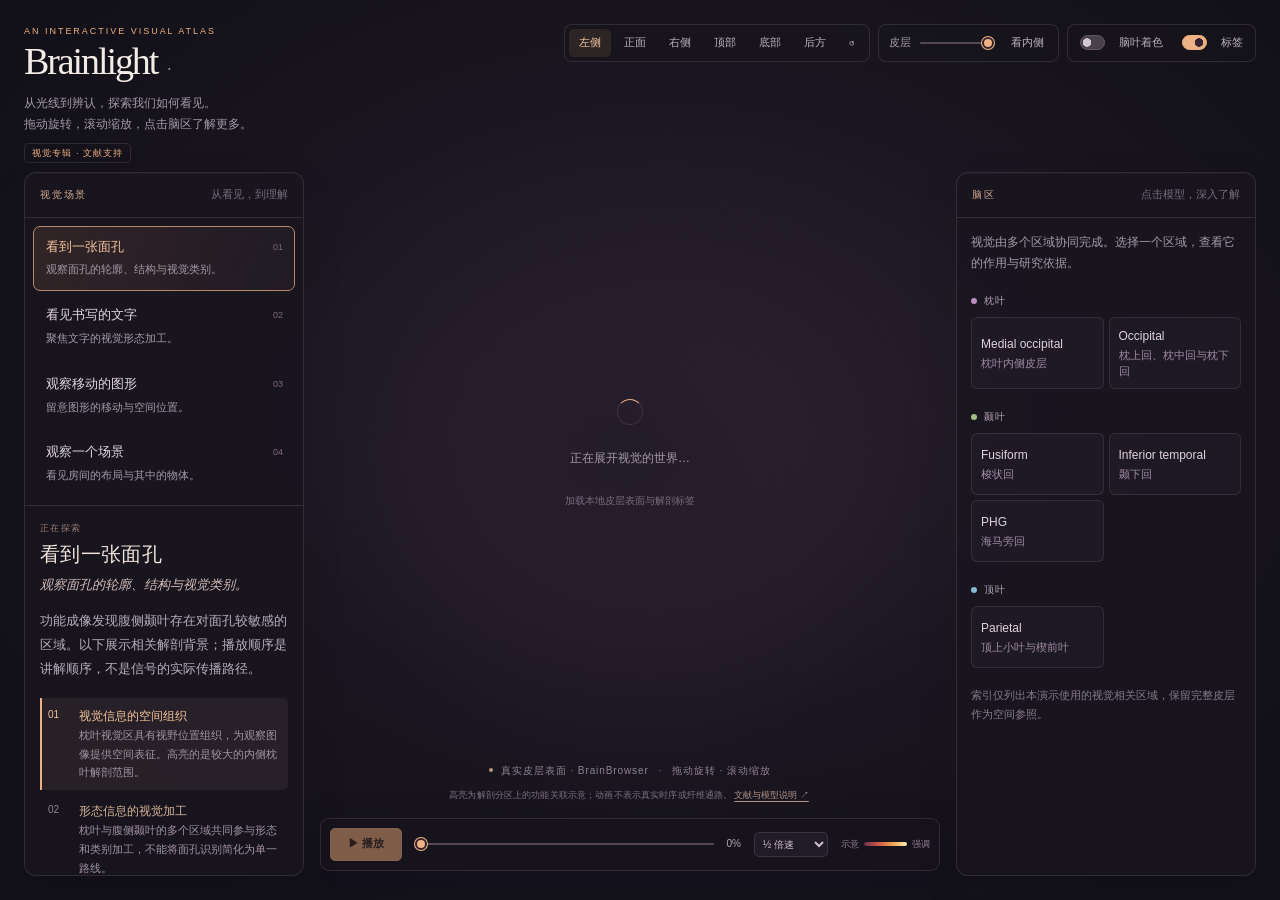
==== index.html @ c7e6297f "Publish visual-only Brainlight atlas with literature references" ====
<!DOCTYPE html>
<html lang="zh-CN">
<head>
  <meta charset="utf-8">
  <meta name="viewport" content="width=device-width, initial-scale=1">
  <meta name="theme-color" content="#17131c">
  <link rel="icon" href="data:,">
  <title>Brainlight · 视觉脑图谱</title>
  <link rel="stylesheet" href="css/brainlight.css">
</head>
<body class="brainlight-app">
  <main class="app-shell">
    <header class="brand">
      <p class="eyebrow">AN INTERACTIVE VISUAL ATLAS</p>
      <h1>Brainlight<span aria-hidden="true">.</span></h1>
      <p class="brand-description">从光线到辨认，探索我们如何看见。<br>拖动旋转，滚动缩放，点击脑区了解更多。</p>
      <span class="edition-badge">视觉专辑 · 文献支持</span>
    </header>

    <nav class="toolbar" aria-label="三维脑模型控制">
      <div class="view-controls tool-group" aria-label="标准视角">
        <button type="button" data-view="left" class="is-active" aria-pressed="true">左侧</button>
        <button type="button" data-view="front" aria-pressed="false">正面</button>
        <button type="button" data-view="right" aria-pressed="false">右侧</button>
        <button type="button" data-view="top" aria-pressed="false">顶部</button>
        <button type="button" data-view="bottom" aria-pressed="false">底部</button>
        <button type="button" data-view="back" aria-pressed="false">后方</button>
        <button type="button" id="reset-view" title="重置视角和缩放" aria-label="重置视角和缩放">↺</button>
      </div>
      <div class="tool-group cortex-control">
        <label for="cortex-opacity">皮层</label>
        <input id="cortex-opacity" type="range" min="15" max="100" value="100" aria-label="皮层不透明度">
        <button type="button" id="inside-toggle" aria-pressed="false">看内侧</button>
      </div>
      <div class="tool-group toggle-controls">
        <button type="button" id="lobe-toggle" role="switch" aria-checked="false"><span class="switch-track" aria-hidden="true"></span>脑叶着色</button>
        <button type="button" id="labels-toggle" role="switch" aria-checked="true"><span class="switch-track" aria-hidden="true"></span>标签</button>
      </div>
    </nav>

    <aside class="stimulus-panel panel" aria-label="视觉场景">
      <div class="panel-header"><h2>视觉场景</h2><span>从看见，到理解</span></div>
      <div id="scenario-list" aria-label="选择视觉场景"></div>
      <section class="scenario-detail" aria-labelledby="scenario-title">
        <div class="section-eyebrow">正在探索</div>
        <h2 id="scenario-title"></h2>
        <p id="scenario-subtitle" class="scenario-subtitle"></p>
        <p id="scenario-description" class="scenario-description"></p>
        <ol id="step-list" aria-label="功能关联演示步骤"></ol>
        <div id="scenario-evidence" class="evidence-block"></div>
      </section>
    </aside>

    <section class="viewport-wrap" aria-label="交互式三维皮层模型">
      <div class="lobe-legend" id="lobe-legend" aria-label="脑叶颜色图例" hidden></div>
      <div id="brain-viewport" tabindex="0" aria-label="脑模型；可用顶部按钮切换视角，或在右侧索引选择脑区"></div>
      <div id="brain-labels" aria-label="模型上的脑区标签"></div>
      <div id="brain-tooltip" role="tooltip" hidden><strong class="tooltip-title"></strong><span class="tooltip-meta"></span></div>
      <div id="loading-state" role="status"><span class="loading-spinner" aria-hidden="true"></span><p>正在展开视觉的世界…</p><small>加载本地皮层表面与解剖标签</small></div>
      <div id="viewport-error" role="alert" hidden><h2>三维模型暂未载入</h2><p></p><button type="button" id="retry-load">重新加载</button></div>
      <div class="viewport-caption"><span class="status-dot" aria-hidden="true"></span><span id="model-status">真实皮层表面 · BrainBrowser</span><span class="gesture-hint">拖动旋转 · 滚动缩放</span></div>
      <p class="method-note">高亮为解剖分区上的功能关联示意；动画不表示真实时序或纤维通路。<button type="button" id="sources-open">文献与模型说明 ↗</button></p>
    </section>

    <aside class="region-panel panel" aria-label="脑区索引与详情">
      <div class="panel-header"><h2>脑区</h2><span id="region-panel-hint">点击模型，深入了解</span></div>
      <div id="region-index"><p class="index-intro">视觉由多个区域协同完成。选择一个区域，查看它的作用与研究依据。</p><div id="region-groups"></div><p class="index-footnote">索引仅列出本演示使用的视觉相关区域，保留完整皮层作为空间参照。</p></div>
      <section id="region-detail" hidden aria-labelledby="region-name">
        <button type="button" id="back-to-index">← 全部脑区</button>
        <p class="region-kicker" id="region-kicker"></p>
        <h2 id="region-name"></h2>
        <p id="region-english" class="region-english"></p>
        <div class="detail-actions"><button type="button" id="fly-to-region">定位此区 ↗</button><button type="button" id="switch-hemisphere">查看右侧</button></div>
        <p id="region-summary"></p>
        <div class="detail-section"><h3>相关视觉研究</h3><ul id="region-functions"></ul></div>
        <div class="detail-note"><h3>如何理解这个位置</h3><p id="region-note"></p></div>
        <div id="region-evidence" class="evidence-block"></div>
        <div class="detail-section"><h3>在场景中探索</h3><div id="related-scenarios" class="related-scenarios"></div></div>
      </section>
    </aside>

    <footer class="playback-bar" aria-label="演示播放控制">
      <button type="button" id="play-toggle" disabled><span aria-hidden="true">▶</span> 播放</button>
      <label class="sr-only" for="progress">演示进度</label><input id="progress" type="range" min="0" max="1000" step="1" value="0" disabled>
      <output id="progress-readout" for="progress">0%</output>
      <label class="sr-only" for="speed-select">播放速度</label><select id="speed-select"><option value="0.5" selected>½ 倍速</option><option value="1">1 倍速</option><option value="2">2 倍速</option></select>
      <div class="activity-key"><span>示意</span><i aria-hidden="true"></i><span>强调</span></div>
    </footer>
  </main>

  <dialog id="sources-dialog" aria-labelledby="sources-title">
    <div class="sources-content">
      <button type="button" class="dialog-close" id="sources-close" aria-label="关闭文献与模型说明">×</button>
      <p class="eyebrow">EVIDENCE &amp; INTERPRETATION</p><h2 id="sources-title">文献与模型说明</h2>
      <p>本演示只讨论视觉。下列论文支持对应区域与视觉任务的功能关联；场景步骤是阅读顺序，不是由论文测得的神经信号传播顺序。</p>
      <div class="detail-note"><h3>模型能表达什么</h3><p>皮层表面和解剖标签来自 BrainBrowser 仓库自带数据。解剖分区不能精确界定 FFA、VWFA、hMT+ 或 PPA 等功能区域；高亮仅提供空间参照，不能用于个体定位。该模型不包含视网膜、丘脑、小脑或其他深部结构。</p></div>
      <div id="sources-list"></div>
    </div>
  </dialog>

  <script src="js/pako.js"></script>
  <script src="js/brainbrowser/brainbrowser.js"></script>
  <script src="js/brainbrowser/core/tree-store.js"></script>
  <script src="js/brainbrowser/lib/config.js"></script>
  <script src="js/brainbrowser/lib/utils.js"></script>
  <script src="js/brainbrowser/lib/events.js"></script>
  <script src="js/brainbrowser/lib/loader.js"></script>
  <script src="js/brainbrowser/lib/color-map.js"></script>
  <script src="js/brainbrowser/surface-viewer.js"></script>
  <script src="js/brainbrowser/surface-viewer/lib/three.js"></script>
  <script src="js/brainbrowser/surface-viewer/lib/parse-intensity-data.js"></script>
  <script src="js/brainbrowser/surface-viewer/modules/annotations.js"></script>
  <script src="js/brainbrowser/surface-viewer/modules/color.js"></script>
  <script src="js/brainbrowser/surface-viewer/modules/loading.js"></script>
  <script src="js/brainbrowser/surface-viewer/modules/rendering.js"></script>
  <script src="js/brainbrowser/surface-viewer/modules/views.js"></script>
  <script src="js/brainlight-data.js"></script>
  <script src="js/brainlight-renderer.js"></script>
  <script src="js/brainlight.js"></script>
</body>
</html>
---- css/brainlight.css ----
/* Brainlight: a quiet, immersive atlas, with no externally hosted fonts. */
:root {
  color-scheme: dark;
  --ink: #f3ebe5;
  --muted: #a49aa9;
  --faint: #776c7e;
  --accent: #edb183;
  --accent-bright: #f4c59d;
  --accent-wash: rgba(237, 177, 131, .10);
  --line: rgba(223, 199, 224, .13);
  --line-bright: rgba(237, 177, 131, .38);
  --panel: rgba(26, 22, 32, .80);
  --radius: 12px;
  --serif: Georgia, "Noto Serif CJK SC", "Songti SC", SimSun, serif;
  --sans: -apple-system, BlinkMacSystemFont, "Segoe UI", "Noto Sans CJK SC", "Microsoft YaHei", sans-serif;
}

* { box-sizing: border-box; }
[hidden] { display: none !important; }
html { min-width: 320px; background: #121018; }
body.brainlight-app {
  margin: 0;
  color: var(--ink);
  background: radial-gradient(ellipse at 52% 46%, #302332 0%, #1b1722 44%, #121018 85%);
  font-family: var(--sans);
  font-size: 13px;
  line-height: 1.6;
  -webkit-font-smoothing: antialiased;
}

:where(.brainlight-app) button,
:where(.brainlight-app) input,
:where(.brainlight-app) select { font: inherit; }
.brainlight-app button,
.brainlight-app select { color: inherit; }
.brainlight-app button {
  cursor: pointer;
  touch-action: manipulation;
  -webkit-tap-highlight-color: transparent;
}
.brainlight-app button:disabled { cursor: wait; opacity: .5; }
.brainlight-app a { color: var(--accent-bright); text-underline-offset: 3px; }
.brainlight-app a:hover { color: #ffe1c4; }
.brainlight-app :focus-visible { outline: 2px solid var(--accent); outline-offset: 4px; }
.brainlight-app ::selection { background: #8c5f54; color: #fff6eb; }
.brainlight-app * { scrollbar-width: thin; scrollbar-color: #50414f transparent; }
.brainlight-app ::-webkit-scrollbar { width: 5px; height: 5px; }
.brainlight-app ::-webkit-scrollbar-thumb { border-radius: 9px; background: #50414f; }
.brainlight-app ::-webkit-scrollbar-track { background: transparent; }

.app-shell {
  position: relative;
  isolation: isolate;
  display: grid;
  grid-template-columns: 280px minmax(0, 1fr) 300px;
  grid-template-rows: 132px minmax(0, 1fr) 64px;
  grid-template-areas: "brand toolbar toolbar" "stimulus viewport regions" "stimulus playback regions";
  gap: 16px;
  width: 100%;
  height: 100vh;
  height: 100dvh;
  min-height: 700px;
  max-width: 2200px;
  margin: 0 auto;
  padding: 24px;
}

.brand { grid-area: brand; align-self: start; position: relative; z-index: 5; }
.brand .eyebrow { margin: 0 0 2px; font-size: 9px; letter-spacing: .22em; text-transform: uppercase; color: var(--accent); }
.brand h1 { margin: 0; font: 400 38px/1.15 var(--serif); letter-spacing: -.055em; }
.brand h1 span { font-size: .43em; letter-spacing: .12em; color: var(--muted); margin-left: 10px; vertical-align: middle; }
.brand-description { margin: 9px 0 0; max-width: 280px; font-size: 12px; line-height: 1.75; color: var(--muted); }
.edition-badge {
  display: inline-block;
  margin-top: 8px;
  padding: 2px 7px;
  border: 1px solid var(--line);
  border-radius: 4px;
  color: var(--accent);
  font-size: 9px;
  letter-spacing: .12em;
}

.toolbar {
  grid-area: toolbar;
  align-self: start;
  justify-self: end;
  display: flex;
  align-items: center;
  flex-wrap: wrap;
  justify-content: flex-end;
  gap: 8px;
  min-width: 0;
  position: relative;
  z-index: 10;
}
.view-controls,
.tool-group {
  display: flex;
  align-items: center;
  gap: 3px;
  min-height: 36px;
  padding: 4px;
  border: 1px solid var(--line);
  border-radius: 8px;
  background: rgba(23, 20, 28, .7);
}
.toolbar button {
  min-height: 26px;
  padding: 4px 9px;
  border: 1px solid transparent;
  border-radius: 5px;
  background: transparent;
  color: #bcb1bf;
  white-space: nowrap;
  font-size: 11px;
  transition: color .18s, background .18s, border-color .18s;
}
.toolbar button:hover { color: var(--ink); background: rgba(244, 219, 228, .07); }
.view-controls button.is-active,
.view-controls button[aria-pressed="true"] { color: var(--accent-bright); background: var(--accent-wash); }
.tool-group > label,
.tool-group > span { margin: 0 6px; color: var(--muted); white-space: nowrap; font-size: 11px; }
.toolbar #inside-toggle { margin-left: 4px; }
.toolbar #inside-toggle.is-active,
.toolbar #inside-toggle[aria-pressed="true"] { background: rgba(237, 177, 131, .11); color: var(--accent-bright); }
.toolbar button[role="switch"] { display: inline-flex; align-items: center; gap: 7px; padding-inline: 7px; }
.toolbar button[role="switch"]::before {
  content: "";
  width: 23px;
  height: 13px;
  flex: 0 0 23px;
  border: 1px solid #645766;
  border-radius: 20px;
  background: radial-gradient(circle at 6px 50%, #d3c8d1 0 4px, transparent 4.5px), #48404a;
  transition: background .2s, border-color .2s;
}
.toolbar button[role="switch"][aria-checked="true"]::before {
  border-color: var(--accent);
  background: radial-gradient(circle at 16px 50%, #342333 0 4px, transparent 4.5px), var(--accent);
}
.brainlight-app input[type="range"] {
  -webkit-appearance: none;
  appearance: none;
  height: 16px;
  margin: 0;
  padding: 0;
  border: 0;
  background: transparent;
  cursor: pointer;
  accent-color: var(--accent);
}
.brainlight-app input[type="range"]::-webkit-slider-runnable-track { height: 2px; border-radius: 4px; background: #544753; }
.brainlight-app input[type="range"]::-moz-range-track { height: 2px; border-radius: 4px; background: #544753; }
.brainlight-app input[type="range"]::-webkit-slider-thumb {
  -webkit-appearance: none;
  width: 12px;
  height: 12px;
  margin-top: -5px;
  border: 2px solid #30212e;
  border-radius: 50%;
  background: var(--accent);
  box-shadow: 0 0 0 1px var(--accent);
}
.brainlight-app input[type="range"]::-moz-range-thumb { width: 8px; height: 8px; border: 2px solid #30212e; border-radius: 50%; background: var(--accent); box-shadow: 0 0 0 1px var(--accent); }
#cortex-opacity { width: 74px; }

.viewport-wrap { grid-area: viewport; position: relative; min-width: 0; min-height: 0; }
.viewport-wrap::before {
  position: absolute;
  content: "";
  inset: 9% 0 1%;
  z-index: -1;
  border-radius: 50%;
  background: radial-gradient(ellipse, rgba(156, 93, 99, .09), transparent 66%);
  pointer-events: none;
}
#brain-viewport { position: absolute; inset: 0; width: 100%; height: 100%; min-height: 0; touch-action: none; outline-offset: -4px; }
#brain-viewport canvas { display: block; width: 100%; height: 100%; max-width: 100%; max-height: 100%; }
#brain-labels { position: absolute; inset: 0; pointer-events: none; overflow: hidden; }
.brain-label {
  position: absolute;
  pointer-events: auto;
  transform: translate(-50%, -50%);
  padding: 4px 7px;
  border: 1px solid rgba(226, 186, 157, .3);
  border-radius: 4px;
  background: rgba(31, 24, 33, .70);
  color: #e1cbbb;
  font-size: 10px;
  line-height: 1.25;
  white-space: nowrap;
  backdrop-filter: blur(5px);
  transition: color .15s, border-color .15s, background .15s;
}
.brain-label button { padding: 0; border: 0; color: inherit; background: transparent; font-size: inherit; }
.brain-label:hover,
.brain-label.is-active { border-color: var(--accent); color: #fff3e4; background: rgba(78, 48, 43, .90); z-index: 3; }
.brain-label.is-selected { border-color: var(--accent-bright); box-shadow: 0 0 0 2px rgba(237, 177, 131, .14); }
#brain-tooltip {
  position: absolute;
  z-index: 15;
  max-width: min(240px, 90%);
  padding: 10px 13px;
  border: 1px solid var(--line-bright);
  border-radius: 7px;
  background: rgba(20, 16, 24, .95);
  box-shadow: 0 12px 30px #0004;
  pointer-events: none;
}
.tooltip-title { color: var(--ink); font-size: 12px; font-weight: 600; }
.tooltip-meta { display: block; margin-top: 3px; font-size: 10px; color: var(--muted); }
.lobe-legend { position: absolute; top: 5px; left: 10px; z-index: 4; display: flex; flex-wrap: wrap; gap: 12px; pointer-events: none; }
.legend-item { display: inline-flex; gap: 6px; align-items: center; font-size: 9px; color: var(--muted); letter-spacing: .06em; }
.legend-dot { display: inline-block; flex: 0 0 6px; width: 6px; height: 6px; border-radius: 50%; background: var(--lobe-color, var(--accent)); }
.viewport-caption { position: absolute; bottom: 17px; left: 0; right: 0; text-align: center; color: #938291; font-size: 10px; letter-spacing: .09em; pointer-events: none; }
.viewport-caption .gesture-hint::before { content: "·"; padding: 0 10px; color: var(--faint); }
.status-dot { display: inline-block; width: 4px; height: 4px; margin: 0 8px 2px 0; border-radius: 50%; background: #b59879; }
#loading-state,
#viewport-error { position: absolute; inset: 0; display: flex; flex-direction: column; align-items: center; justify-content: center; gap: 12px; padding: 30px; text-align: center; color: var(--muted); background: radial-gradient(ellipse, #211b29ed, #211b2900 65%); z-index: 8; }
#loading-state,
#viewport-error { bottom: 60px; }
#loading-state p,
#viewport-error p { max-width: 310px; font-size: 12px; }
#loading-state small { color: var(--faint); font-size: 10px; }
#retry-load { padding: 7px 15px; border: 1px solid var(--line-bright); border-radius: 5px; background: var(--accent-wash); color: var(--accent-bright); font-size: 12px; }
.loading-spinner { width: 26px; height: 26px; border: 1px solid var(--line); border-top-color: var(--accent); border-radius: 50%; animation: orbit 1s linear infinite; }
@keyframes orbit { to { transform: rotate(360deg); } }

.panel {
  display: flex;
  flex-direction: column;
  min-width: 0;
  min-height: 0;
  overflow: hidden;
  border: 1px solid var(--line);
  border-radius: var(--radius);
  background: var(--panel);
  box-shadow: 0 16px 45px rgba(7, 5, 12, .08), inset 0 1px 0 rgba(255, 234, 232, .025);
  backdrop-filter: blur(12px);
}
.stimulus-panel { grid-area: stimulus; }
.region-panel { grid-area: regions; }
.panel-header { display: flex; justify-content: space-between; align-items: baseline; gap: 10px; flex: 0 0 auto; padding: 13px 15px; border-bottom: 1px solid var(--line); }
.panel-header h2,
.panel-header h3 { margin: 0; font-size: 10px; font-weight: 500; text-transform: uppercase; letter-spacing: .18em; color: #cfaa92; }
.panel-header p,
.panel-header span { margin: 0; color: var(--faint); font-size: 11px; }
#scenario-list { flex: 0 0 auto; max-height: 42%; overflow-y: auto; padding: 8px; }
.scenario-card { position: relative; display: block; width: 100%; padding: 11px 12px; border: 1px solid transparent; border-radius: 7px; text-align: left; background: transparent; transition: background .18s, border-color .18s; }
.scenario-card + .scenario-card { margin-top: 3px; }
.scenario-card:hover { background: rgba(235, 214, 230, .035); }
.scenario-card h3 { margin: 0 0 4px; padding-right: 20px; font-size: 13px; line-height: 1.45; font-weight: 500; color: #e4d9df; }
.scenario-card p { margin: 0; font-size: 11px; line-height: 1.7; color: var(--muted); }
.scenario-number { position: absolute; top: 13px; right: 11px; color: #7e697e; font-size: 9px; font-variant-numeric: tabular-nums; }
.scenario-card.is-active,
.scenario-card[aria-pressed="true"] { border-color: #b5886b; background: linear-gradient(110deg, rgba(181, 123, 85, .16), rgba(132, 83, 98, .07)); }
.scenario-card.is-active h3,
.scenario-card[aria-pressed="true"] h3 { color: var(--accent-bright); }
.scenario-detail { flex: 1; min-height: 0; overflow-y: auto; padding: 15px 15px 12px; border-top: 1px solid var(--line); }
.section-eyebrow { margin-bottom: 4px; color: #987d75; font-size: 9px; letter-spacing: .16em; }
#scenario-title { margin: 0 0 4px; font: 400 20px/1.5 var(--serif); letter-spacing: .015em; color: #f1e5dc; }
#scenario-subtitle { margin: 0 0 12px; color: #d3bdba; font: italic 13px/1.8 var(--serif); }
.scenario-description { margin: 0 0 17px; color: #b8aebc; font-size: 13px; line-height: 1.85; }
#step-list { list-style: none; margin: 0; padding: 0; }
#step-list li { margin: 3px 0; border-left: 2px solid transparent; border-radius: 0 5px 5px 0; transition: background .18s, border-color .18s; }
#step-list li button { display: flex; align-items: flex-start; gap: 9px; width: 100%; padding: 8px 6px; border: 0; background: transparent; text-align: left; }
.step-number { flex: 0 0 22px; color: #928093; font-size: 10px; line-height: 1.8; font-variant-numeric: tabular-nums; }
.step-copy { color: #b5a8b5; font-size: 12px; line-height: 1.7; }
.step-copy strong { display: block; font-weight: 500; color: #d6b697; }
.step-copy small { display: block; color: #a393a6; font-size: 11px; }
#step-list li:hover { background: rgba(228, 210, 230, .025); }
#step-list li.step-active,
#step-list li.is-active { border-left-color: var(--accent); background: rgba(223, 175, 157, .075); }
.step-active .step-number,
.step-active .step-copy strong { color: var(--accent-bright); }

#region-index,
#region-detail { flex: 1; min-height: 0; overflow-y: auto; padding: 14px; }
#region-index > p { margin: 0 0 19px; color: var(--muted); font-size: 12px; line-height: 1.8; }
#region-index > .index-footnote { margin: 18px 0 0; color: #897a8e; font-size: 11px; }
.region-group { margin-bottom: 21px; }
.region-group:last-child { margin-bottom: 3px; }
.region-group h3 { display: flex; gap: 7px; align-items: center; margin: 0 0 9px; color: #b3a2b5; font-size: 10px; line-height: 1.4; font-weight: 500; letter-spacing: .14em; text-transform: uppercase; }
.region-group h3::before { content: ""; width: 6px; height: 6px; border-radius: 50%; background: var(--lobe-color, #c49aca); }
.region-grid { display: grid; grid-template-columns: repeat(2, minmax(0, 1fr)); gap: 5px; }
.region-card { min-width: 0; min-height: 62px; padding: 9px 9px 8px; border: 1px solid rgba(209, 184, 215, .12); border-radius: 6px; background: rgba(210, 190, 210, .026); text-align: left; transition: background .15s, border-color .15s; }
.region-card strong { display: block; margin-bottom: 3px; color: #e0d3dc; font-size: 12px; font-weight: 500; line-height: 1.5; overflow-wrap: anywhere; }
.region-card small { display: block; color: #a08ca6; font-size: 11px; line-height: 1.45; overflow-wrap: anywhere; }
.region-card:hover,
.region-card.is-active { border-color: #a97e62; background: var(--accent-wash); }
.region-card:hover strong,
.region-card.is-active strong { color: var(--accent-bright); }
#back-to-index { margin: 0 0 20px; padding: 0; border: 0; background: none; color: var(--muted); font-size: 11px; }
#back-to-index:hover { color: var(--accent-bright); }
.region-kicker { margin: 0 0 8px; color: var(--accent); font-size: 9px; letter-spacing: .13em; text-transform: uppercase; }
#region-detail h2 { margin: 0 0 6px; font: 400 25px/1.4 var(--serif); }
.region-english { margin: 0 0 16px; color: #9e8ca1; font-size: 11px; line-height: 1.6; }
.detail-actions { display: flex; flex-wrap: wrap; gap: 6px; margin: 0 0 18px; }
.detail-actions button,
.chip { border: 1px solid var(--line-bright); border-radius: 5px; padding: 6px 9px; background: rgba(236, 178, 133, .06); color: var(--accent-bright); font-size: 10px; }
.detail-actions button:hover,
.chip:hover { border-color: var(--accent); background: var(--accent-wash); }
#region-summary { margin: 0 0 21px; color: #c4b6c5; font-size: 13px; line-height: 1.9; }
.detail-section { margin: 20px 0; }
.detail-section h3 { margin: 0 0 9px; color: #d4baaa; font-size: 10px; font-weight: 500; letter-spacing: .08em; }
.detail-section p,
.detail-section ul { margin: 0; color: #a79aaa; font-size: 12px; line-height: 1.9; }
.detail-section ul { padding-left: 16px; }
.detail-section li + li { margin-top: 5px; }
.detail-note { padding: 11px 12px; margin: 18px 0; border-left: 2px solid #8c6a57; border-radius: 0 5px 5px 0; background: rgba(233, 173, 124, .045); color: #b5a2b5; font-size: 11px; line-height: 1.8; }
.detail-note h3 { margin: 0 0 6px; color: #c5aa98; font-size: 11px; font-weight: 500; }
.detail-note p { margin: 0; }
.related-scenarios { display: flex; flex-wrap: wrap; gap: 6px; }

.playback-bar {
  grid-area: playback;
  display: flex;
  align-items: center;
  align-self: center;
  justify-self: center;
  gap: 13px;
  width: min(100%, 720px);
  min-width: 0;
  padding: 9px;
  border: 1px solid var(--line);
  border-radius: 9px;
  background: rgba(24, 20, 30, .88);
  box-shadow: 0 10px 35px #0c091b35;
}
#play-toggle { display: inline-flex; justify-content: center; align-items: center; gap: 7px; min-width: 72px; min-height: 33px; padding: 6px 11px; border: 1px solid #eab187; border-radius: 5px; background: #e8a875; color: #38281f; font-size: 11px; font-weight: 600; }
#play-toggle:hover { background: #f2ba8f; }
#play-toggle svg { width: 11px; height: 11px; }
#progress { flex: 1 1 100px; width: 100%; min-width: 36px; }
#progress-readout { flex: 0 0 auto; color: #b5a5b8; font-size: 10px; font-variant-numeric: tabular-nums; white-space: nowrap; }
#speed-select { width: 74px; max-width: 85px; padding: 5px 4px; border: 1px solid var(--line); border-radius: 5px; background: #211b28; color: #cdbfcc; font-size: 10px; }
.activity-key { display: inline-flex; flex: 0 0 auto; align-items: center; gap: 5px; color: #928197; font-size: 9px; white-space: nowrap; }
.activity-key i,
.activity-key .activity-gradient,
.activity-key .gradient { display: inline-block; width: 43px; height: 4px; border-radius: 8px; background: linear-gradient(90deg, #6c3049, #ce5749, #eea04f, #fff1b1); }
.method-note { position: absolute; bottom: -6px; left: 0; right: 0; margin: 0; color: #7e6e85; text-align: center; font-size: 9px; line-height: 1.6; letter-spacing: .015em; }
.method-note button,
#sources-open { padding: 0 2px; border: 0; background: none; color: #b29588; font-size: inherit; text-decoration: underline; text-underline-offset: 3px; }
.method-note button:hover,
#sources-open:hover { color: var(--accent-bright); }
.app-shell > .method-note { bottom: 5px; left: 325px; right: 345px; }

.evidence-block { margin-top: 20px; padding-top: 12px; border-top: 1px solid var(--line); }
.evidence-label { display: block; margin-bottom: 8px; color: #ad9181; font-size: 10px; letter-spacing: .09em; }
.evidence-block .citation-link { margin: 0 4px 5px 0; }
.evidence-block h3,
.evidence-block h4 { margin: 0 0 7px; color: #bfa391; font-size: 10px; font-weight: 500; letter-spacing: .07em; }
.evidence-block p { margin: 5px 0; color: #8f8196; font-size: 10px; line-height: 1.8; }
.citation-list { display: flex; flex-wrap: wrap; gap: 5px; padding: 0; margin: 9px 0 0; list-style: none; }
.citation-link { display: inline-flex; align-items: center; max-width: 100%; padding: 4px 7px; border: 1px solid rgba(208, 173, 150, .18); border-radius: 4px; background: rgba(221, 180, 150, .035); color: #bda08d; font-size: 10px; line-height: 1.5; text-align: left; text-decoration: none; overflow-wrap: anywhere; }
.citation-link:hover { color: var(--accent-bright); border-color: #a47b61; background: var(--accent-wash); }
dialog#sources-dialog { position: fixed; width: min(700px, calc(100vw - 36px)); max-height: min(82dvh, 820px); margin: auto; padding: 0; border: 1px solid rgba(219, 177, 152, .27); border-radius: 14px; background: #201925; color: var(--ink); box-shadow: 0 30px 120px #0009; }
dialog#sources-dialog::backdrop { background: rgba(10, 7, 16, .73); backdrop-filter: blur(8px); }
.sources-content { position: relative; padding: 32px; }
.sources-content > .eyebrow { margin-top: 0; color: #b2907c; font-size: 10px; letter-spacing: .14em; }
.sources-content > h2 { margin: 0 40px 10px 0; font: 400 29px/1.4 var(--serif); }
.sources-content > p { color: var(--muted); font-size: 12px; line-height: 1.85; }
.sources-content > ol,
.sources-content > ul { padding: 0; margin: 25px 0 0; list-style: none; }
.dialog-close { position: sticky; top: 0; float: right; display: grid; place-items: center; width: 29px; height: 29px; margin: -6px -6px 0 12px; border: 1px solid var(--line); border-radius: 50%; background: #2c2332; color: #c6b5c7; font-size: 20px; line-height: 1; z-index: 2; }
.dialog-close:hover { border-color: var(--line-bright); color: var(--accent); }
.source-card { padding: 18px 0; border-top: 1px solid var(--line); }
.source-card.is-referenced { background: linear-gradient(90deg, rgba(239, 175, 120, .07), transparent); box-shadow: -12px 0 0 rgba(239, 175, 120, .07); }
.source-card h3 { margin: 0 0 7px; color: #e0c9b5; font-size: 12px; font-weight: 500; line-height: 1.6; }
.source-card p { margin: 5px 0; color: #a99aaf; font-size: 11px; line-height: 1.8; }
.source-card a { font-size: 11px; overflow-wrap: anywhere; }
.source-meta { color: #927e99 !important; font-size: 10px !important; }
.sr-only { position: absolute !important; width: 1px; height: 1px; margin: -1px; padding: 0; overflow: hidden; clip: rect(0, 0, 0, 0); white-space: nowrap; border: 0; }

@media (min-width: 1700px) {
  .app-shell { grid-template-columns: 304px minmax(0, 1fr) 328px; grid-template-rows: 140px minmax(0, 1fr) 68px; gap: 22px; padding: 28px; }
  .brand h1 { font-size: 43px; }
  .brand-description { font-size: 12px; }
  .scenario-card h3 { font-size: 13px; }
  .scenario-card p,
  .step-copy { font-size: 12px; }
  #scenario-list { padding: 10px; }
  .scenario-detail { padding: 18px; }
  #region-index,
  #region-detail { padding: 17px; }
  .region-card { min-height: 66px; }
  .region-card strong { font-size: 12px; }
  .region-card small { font-size: 11px; }
}

@media (max-width: 1250px) {
  .app-shell { grid-template-columns: 245px minmax(0, 1fr) 260px; gap: 12px; padding: 18px; grid-template-rows: 130px minmax(0, 1fr) 60px; }
  .brand h1 { font-size: 35px; }
  .brand-description { font-size: 11px; }
  .toolbar { gap: 6px; }
  .toolbar button { padding-inline: 7px; font-size: 10px; }
  .toolbar button[role="switch"] { gap: 5px; padding-inline: 5px; }
  .tool-group > label,
  .tool-group > span { font-size: 10px; margin-inline: 4px; }
  #cortex-opacity { width: 58px; }
  .panel-header { padding: 12px; }
  .panel-header p,
  .panel-header span { font-size: 10px; }
  .scenario-detail { padding: 12px; }
  #region-index,
  #region-detail { padding: 12px; }
  .playback-bar { gap: 9px; padding: 8px; }
  .activity-key { display: none; }
  .viewport-caption { font-size: 9px; letter-spacing: 0; }
  .method-note { font-size: 8px; }
  .app-shell > .method-note { left: 280px; right: 290px; }
}

@media (max-width: 1000px) {
  .app-shell { height: auto; min-height: 100dvh; grid-template-columns: minmax(0, 1fr) minmax(0, 1fr); grid-template-rows: auto auto minmax(400px, 54vh) auto auto; grid-template-areas: "brand brand" "toolbar toolbar" "viewport viewport" "playback playback" "stimulus regions"; gap: 18px; padding: 24px; }
  .brand h1 { font-size: 39px; }
  .brand-description { max-width: 510px; font-size: 11px; }
  .edition-badge { position: absolute; top: 15px; right: 0; }
  .toolbar { justify-self: stretch; justify-content: center; }
  .toolbar button { font-size: 11px; padding-inline: 9px; }
  #cortex-opacity { width: 76px; }
  .viewport-wrap { min-height: 400px; }
  .viewport-caption { bottom: 18px; font-size: 10px; }
  .lobe-legend { top: 0; left: 0; }
  .panel { align-self: start; }
  #scenario-list { max-height: none; }
  .scenario-card { padding: 12px; }
  .scenario-card p,
  .step-copy { font-size: 12px; }
  .scenario-detail { padding: 17px; overflow: visible; }
  #region-index,
  #region-detail { max-height: 1000px; padding: 17px; }
  .playback-bar { width: min(100%, 590px); gap: 14px; padding: 10px; }
  .activity-key { display: inline-flex; }
  .method-note { font-size: 9px; }
  .app-shell > .method-note { position: static; grid-column: 1 / -1; padding: 4px 10px 8px; }
}

@media (max-width: 600px) {
  .app-shell { grid-template-columns: minmax(0, 1fr); grid-template-rows: auto auto minmax(340px, 49vh) auto auto auto; grid-template-areas: "brand" "toolbar" "viewport" "playback" "stimulus" "regions"; gap: 16px; padding: 20px 14px; }
  .brand { padding: 0 5px; }
  .brand h1 { font-size: 36px; }
  .brand-description { max-width: 300px; margin-top: 10px; font-size: 11px; }
  .edition-badge { right: 5px; top: 6px; font-size: 8px; padding: 2px 5px; }
  .toolbar { gap: 6px; justify-content: flex-start; }
  .view-controls { width: 100%; justify-content: space-around; }
  .toolbar button { font-size: 10px; padding: 5px 7px; }
  .tool-group { flex: 1 0 auto; justify-content: center; }
  .tool-group > label,
  .tool-group > span { font-size: 9px; margin-inline: 3px; }
  .toolbar button[role="switch"] { font-size: 9px; padding-inline: 4px; }
  .toolbar button[role="switch"]::before { width: 21px; flex-basis: 21px; }
  .toolbar button[role="switch"][aria-checked="true"]::before { background: radial-gradient(circle at 14px 50%, #342333 0 4px, transparent 4.5px), var(--accent); }
  #cortex-opacity { width: 51px; }
  .viewport-wrap { min-height: 340px; margin: 0 -4px; }
  .lobe-legend { justify-content: center; gap: 11px; left: 0; right: 0; }
  .legend-item { font-size: 8px; }
  .brain-label { font-size: 8px; padding: 3px 5px; }
  .viewport-caption { font-size: 9px; bottom: 18px; }
  .method-note { font-size: 8px; bottom: -1px; padding-inline: 8px; }
  .playback-bar { gap: 9px; padding: 9px; }
  #play-toggle { min-width: 61px; min-height: 33px; padding-inline: 9px; font-size: 10px; }
  #progress-readout { font-size: 9px; }
  #speed-select { width: 62px; font-size: 9px; }
  .activity-key { display: none; }
  .panel-header { padding: 14px 16px; }
  .panel-header h2,
  .panel-header h3 { font-size: 11px; }
  .panel-header p,
  .panel-header span { font-size: 10px; }
  #scenario-list { display: grid; grid-template-columns: repeat(2, minmax(0, 1fr)); gap: 6px; padding: 10px; }
  .scenario-card + .scenario-card { margin-top: 0; }
  .scenario-card { padding: 10px; }
  .scenario-card h3 { font-size: 12px; }
  .scenario-card p { font-size: 10px; }
  #region-index,
  #region-detail { max-height: none; overflow: visible; }
  .region-grid { gap: 7px; }
  .region-card { padding: 11px; min-height: 67px; }
  .region-card strong { font-size: 12px; }
  .region-card small { font-size: 10px; }
  .sources-content { padding: 24px 20px; }
  .sources-content > h2 { font-size: 25px; }
  .dialog-close { margin: -3px -3px 0 12px; }
}

@media (prefers-reduced-motion: reduce) {
  *, *::before, *::after { animation-duration: .01ms !important; animation-iteration-count: 1 !important; transition-duration: .01ms !important; scroll-behavior: auto !important; }
}
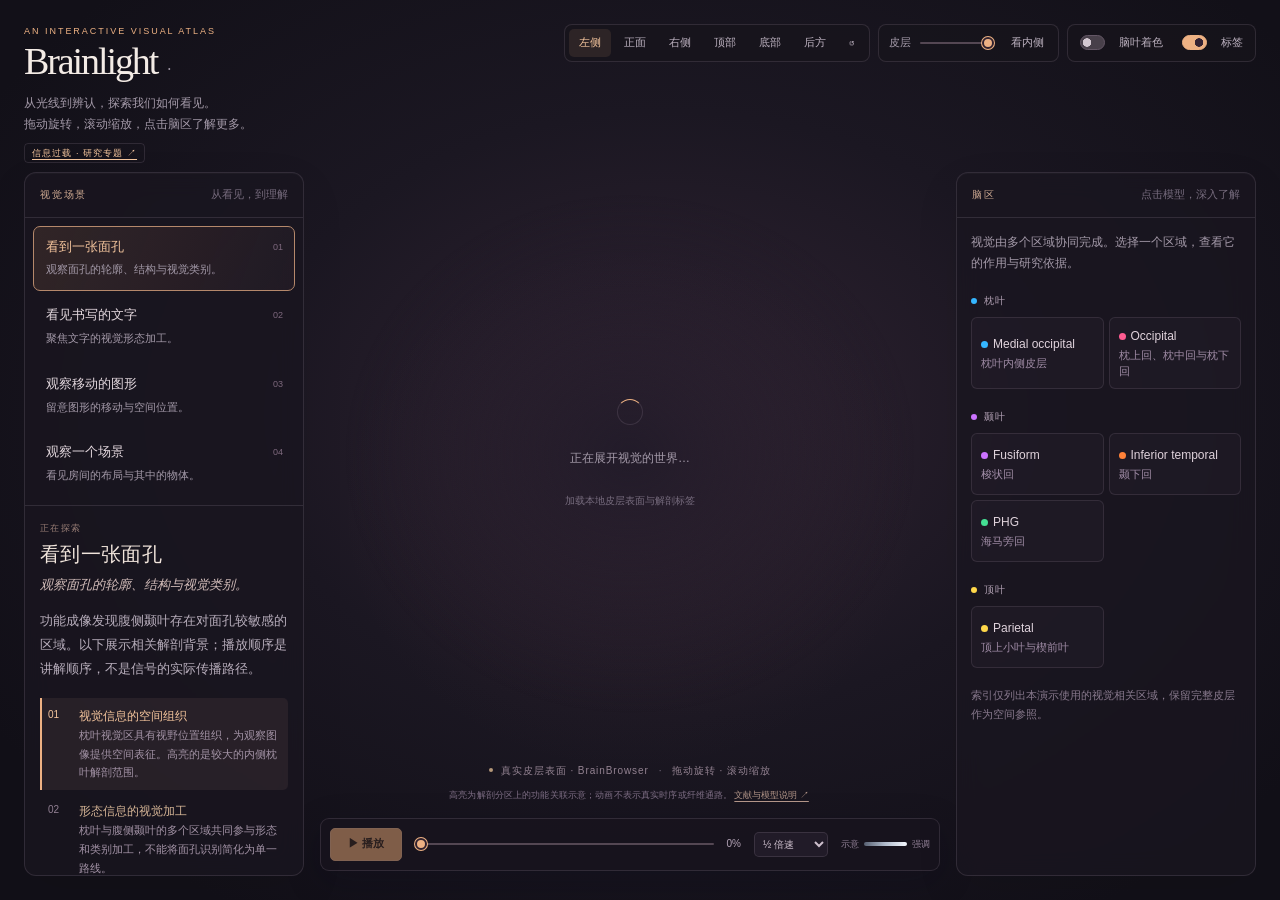
==== commit 3e7b6b0e: "Improve region contrast and preserve highlights through transparent cortex" ====
--- a/index.html
+++ b/index.html
@@ -6,7 +6,7 @@
   <meta name="theme-color" content="#17131c">
   <link rel="icon" href="data:,">
   <title>Brainlight · 视觉脑图谱</title>
-  <link rel="stylesheet" href="css/brainlight.css">
+  <link rel="stylesheet" href="css/brainlight.css?v=contrast-2">
 </head>
 <body class="brainlight-app">
   <main class="app-shell">
@@ -14,7 +14,7 @@
       <p class="eyebrow">AN INTERACTIVE VISUAL ATLAS</p>
       <h1>Brainlight<span aria-hidden="true">.</span></h1>
       <p class="brand-description">从光线到辨认，探索我们如何看见。<br>拖动旋转，滚动缩放，点击脑区了解更多。</p>
-      <span class="edition-badge">视觉专辑 · 文献支持</span>
+      <a class="edition-badge" href="overload.html">信息过载 · 研究专题 ↗</a>
     </header>
 
     <nav class="toolbar" aria-label="三维脑模型控制">
@@ -114,8 +114,8 @@
   <script src="js/brainbrowser/surface-viewer/modules/loading.js"></script>
   <script src="js/brainbrowser/surface-viewer/modules/rendering.js"></script>
   <script src="js/brainbrowser/surface-viewer/modules/views.js"></script>
-  <script src="js/brainlight-data.js"></script>
-  <script src="js/brainlight-renderer.js"></script>
-  <script src="js/brainlight.js"></script>
+  <script src="js/brainlight-data.js?v=contrast-2"></script>
+  <script src="js/brainlight-renderer.js?v=contrast-2"></script>
+  <script src="js/brainlight.js?v=contrast-2"></script>
 </body>
 </html>
--- a/css/brainlight.css
+++ b/css/brainlight.css
@@ -197,6 +197,9 @@
 .brain-label:hover,
 .brain-label.is-active { border-color: var(--accent); color: #fff3e4; background: rgba(78, 48, 43, .90); z-index: 3; }
 .brain-label.is-selected { border-color: var(--accent-bright); box-shadow: 0 0 0 2px rgba(237, 177, 131, .14); }
+.brain-label::before { content: ""; display: inline-block; width: 7px; height: 7px; margin-right: 5px; border-radius: 50%; background: var(--region-color); }
+.brain-label.is-active { border-color: var(--region-color); background: rgba(14, 20, 32, .95); color: #fff; }
+.brain-label.is-selected { border-color: #fff; box-shadow: 0 0 0 2px var(--region-color); }
 #brain-tooltip {
   position: absolute;
   z-index: 15;
@@ -286,6 +289,7 @@
 .region-grid { display: grid; grid-template-columns: repeat(2, minmax(0, 1fr)); gap: 5px; }
 .region-card { min-width: 0; min-height: 62px; padding: 9px 9px 8px; border: 1px solid rgba(209, 184, 215, .12); border-radius: 6px; background: rgba(210, 190, 210, .026); text-align: left; transition: background .15s, border-color .15s; }
 .region-card strong { display: block; margin-bottom: 3px; color: #e0d3dc; font-size: 12px; font-weight: 500; line-height: 1.5; overflow-wrap: anywhere; }
+.region-card strong::before { content: ""; display: inline-block; width: 7px; height: 7px; margin-right: 5px; border-radius: 50%; background: var(--region-color); }
 .region-card small { display: block; color: #a08ca6; font-size: 11px; line-height: 1.45; overflow-wrap: anywhere; }
 .region-card:hover,
 .region-card.is-active { border-color: #a97e62; background: var(--accent-wash); }
@@ -337,7 +341,7 @@
 .activity-key { display: inline-flex; flex: 0 0 auto; align-items: center; gap: 5px; color: #928197; font-size: 9px; white-space: nowrap; }
 .activity-key i,
 .activity-key .activity-gradient,
-.activity-key .gradient { display: inline-block; width: 43px; height: 4px; border-radius: 8px; background: linear-gradient(90deg, #6c3049, #ce5749, #eea04f, #fff1b1); }
+.activity-key .gradient { display: inline-block; width: 43px; height: 4px; border-radius: 8px; background: linear-gradient(90deg, #586173, #b1bccc, #f5f8ff); }
 .method-note { position: absolute; bottom: -6px; left: 0; right: 0; margin: 0; color: #7e6e85; text-align: center; font-size: 9px; line-height: 1.6; letter-spacing: .015em; }
 .method-note button,
 #sources-open { padding: 0 2px; border: 0; background: none; color: #b29588; font-size: inherit; text-decoration: underline; text-underline-offset: 3px; }
